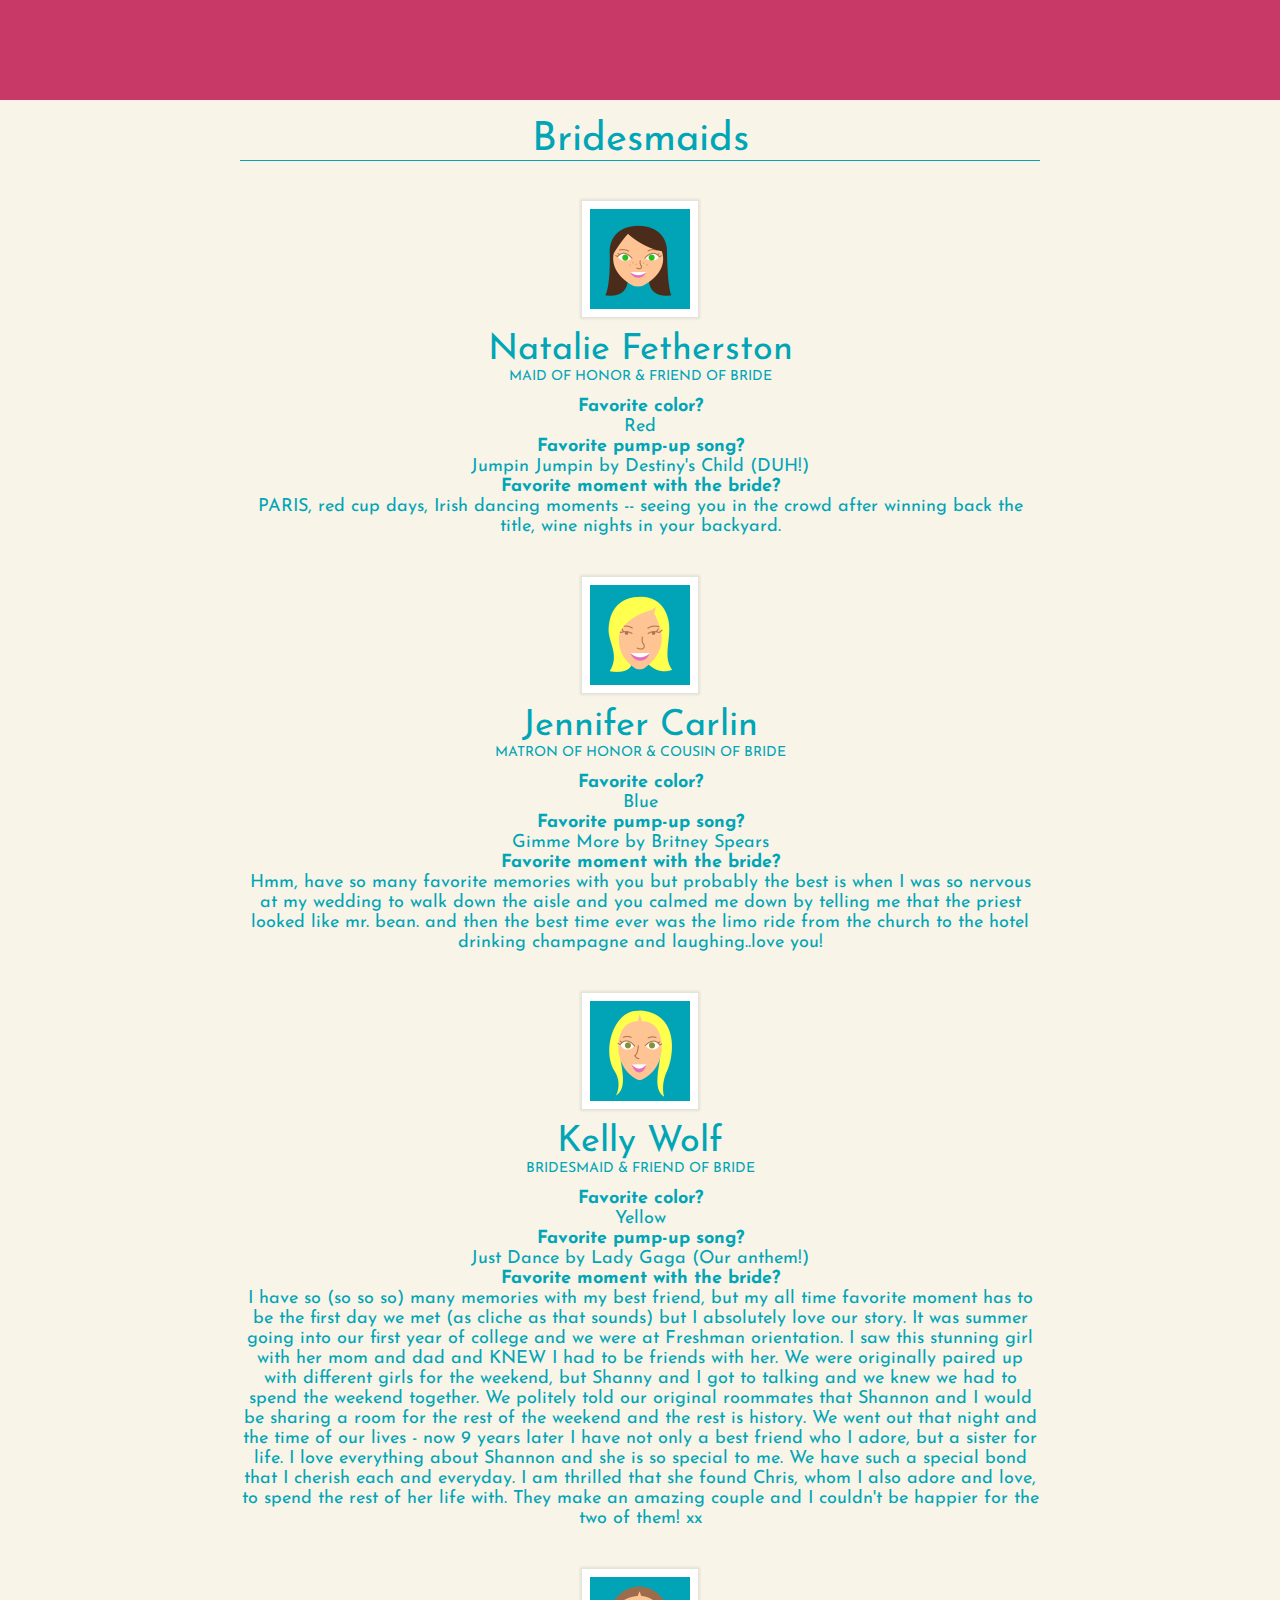
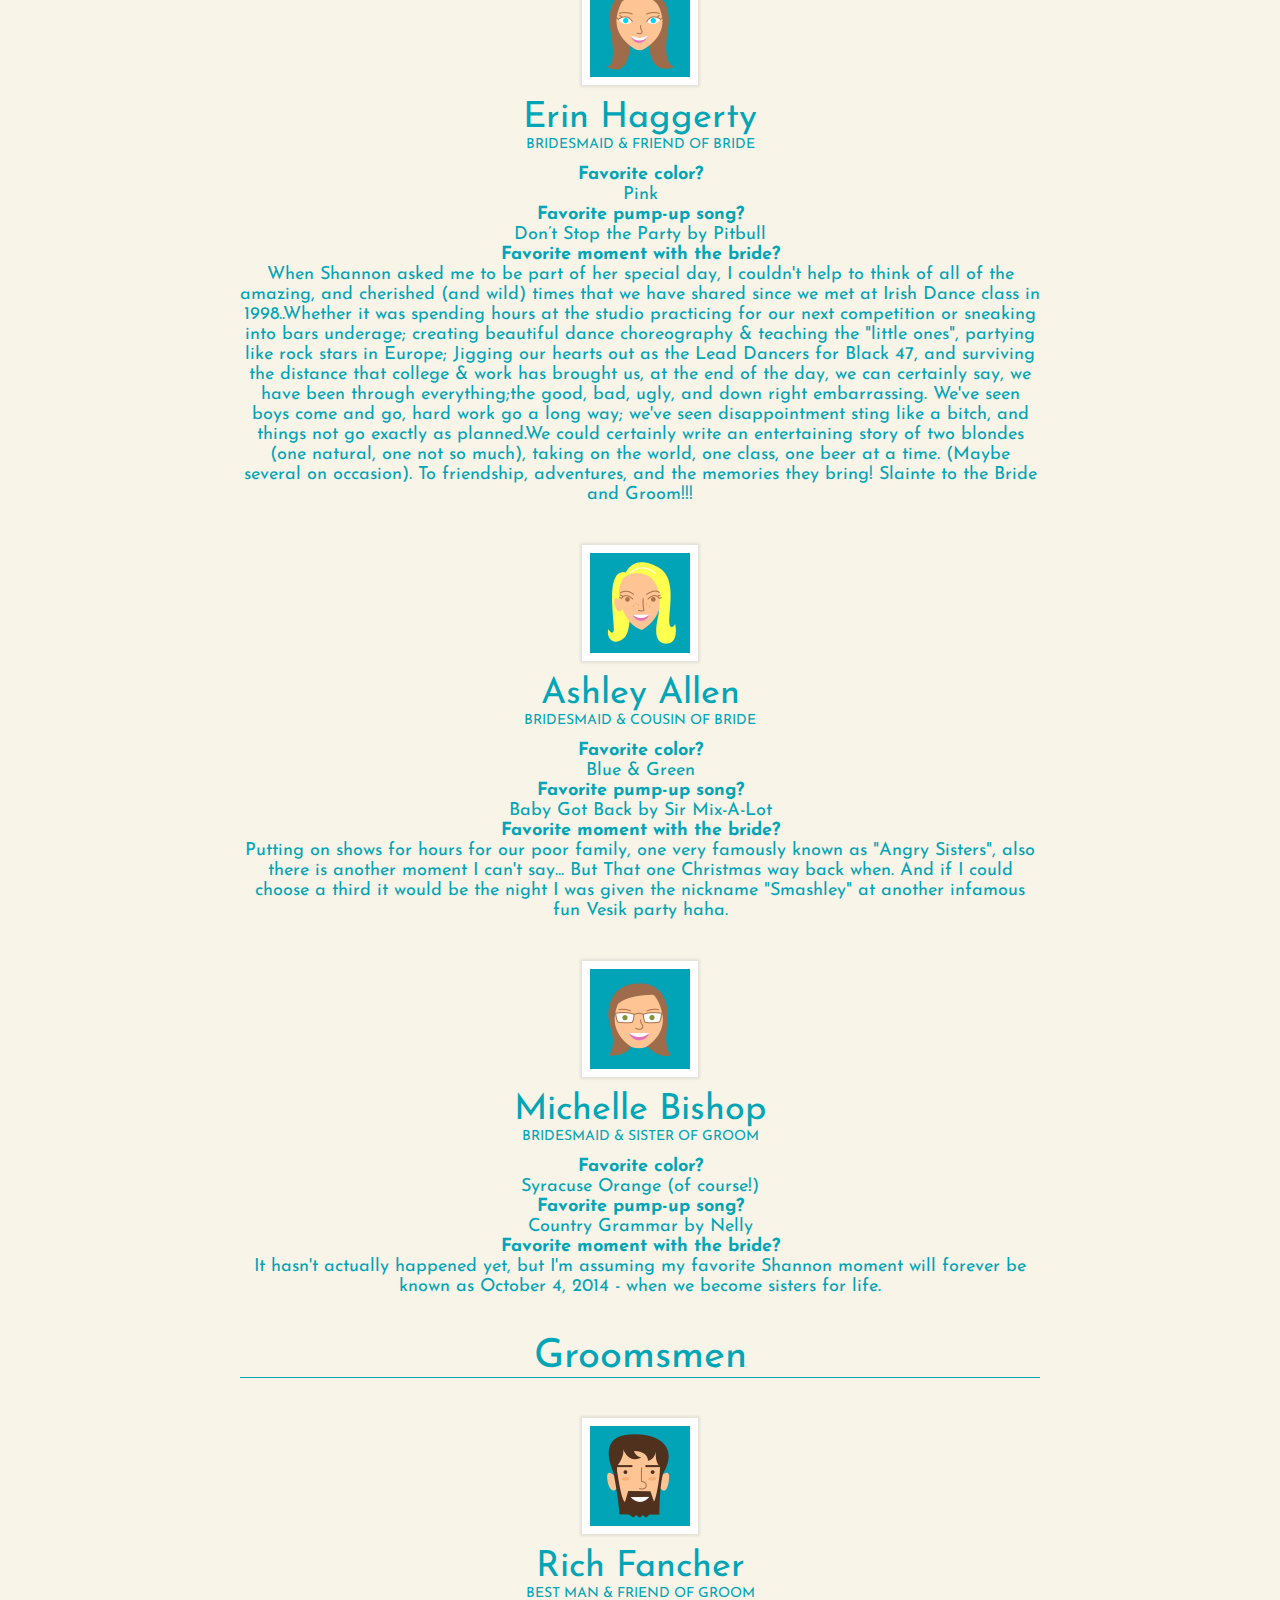
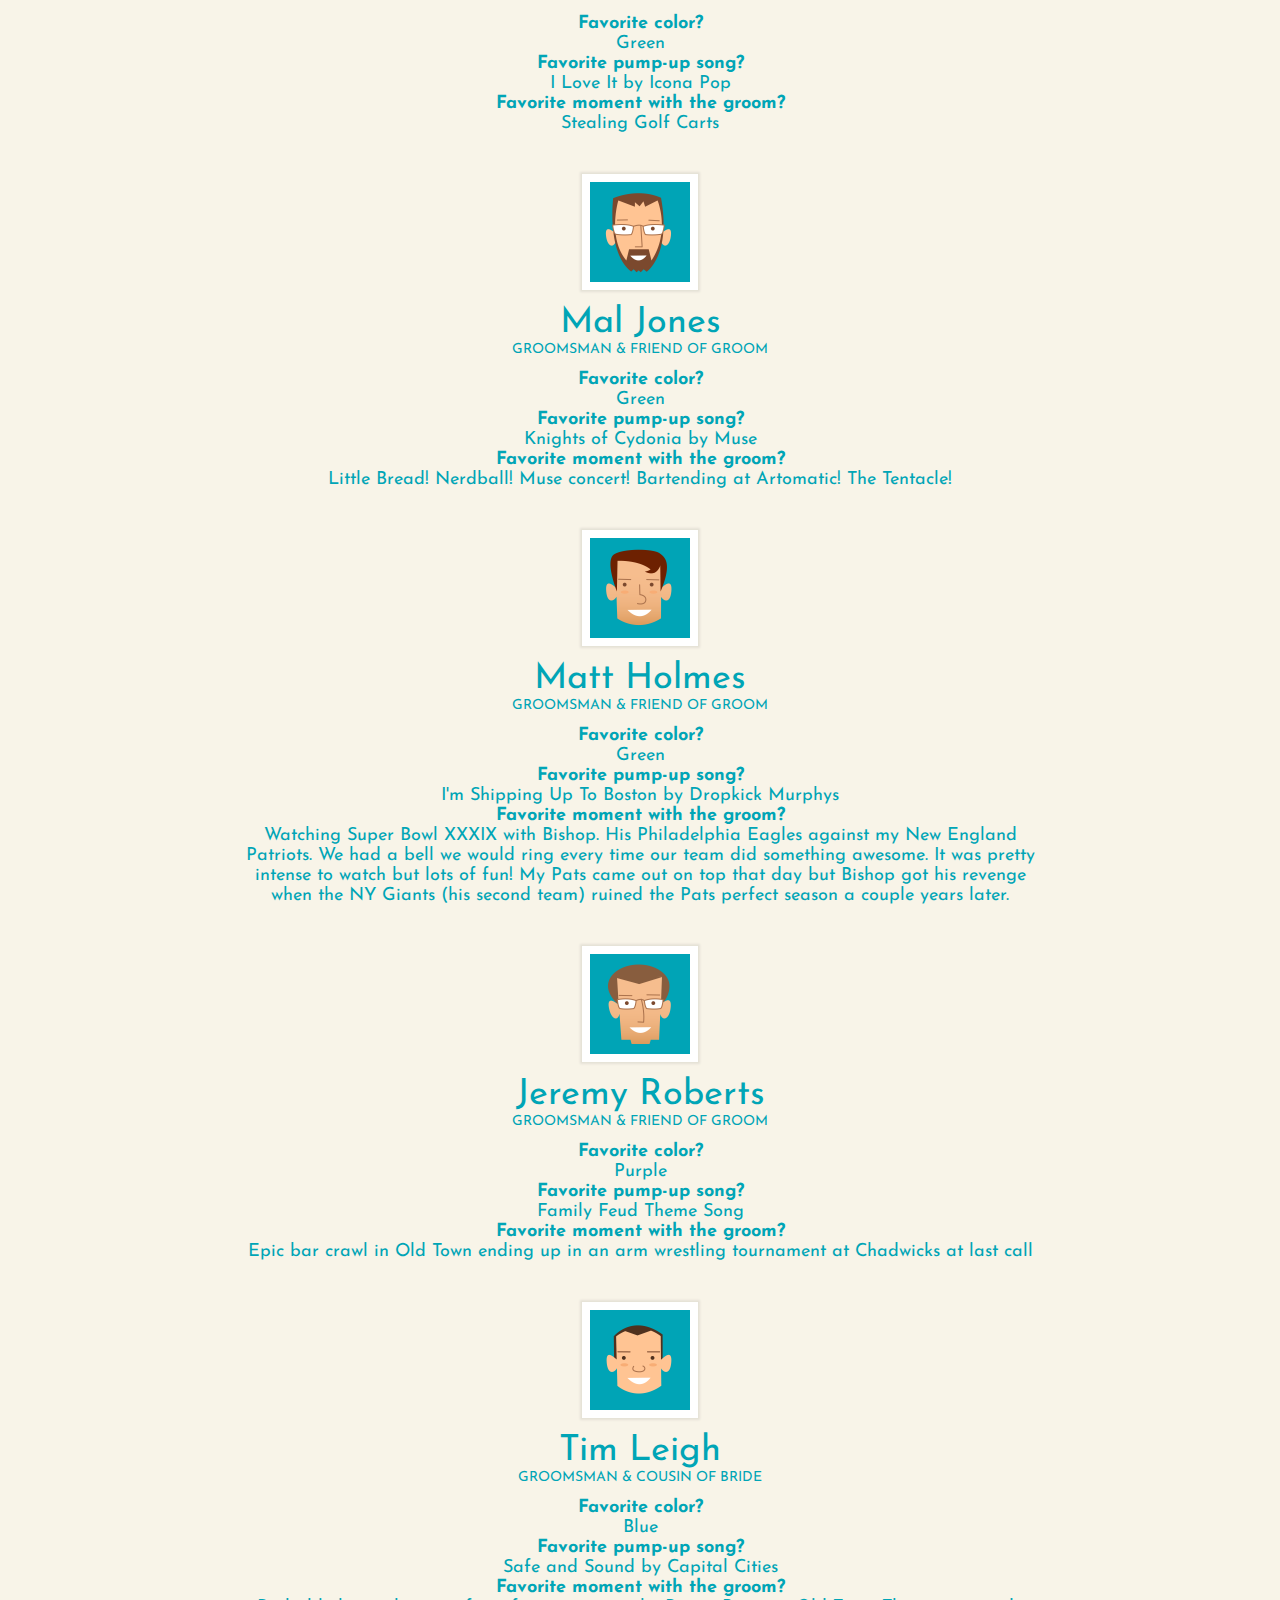
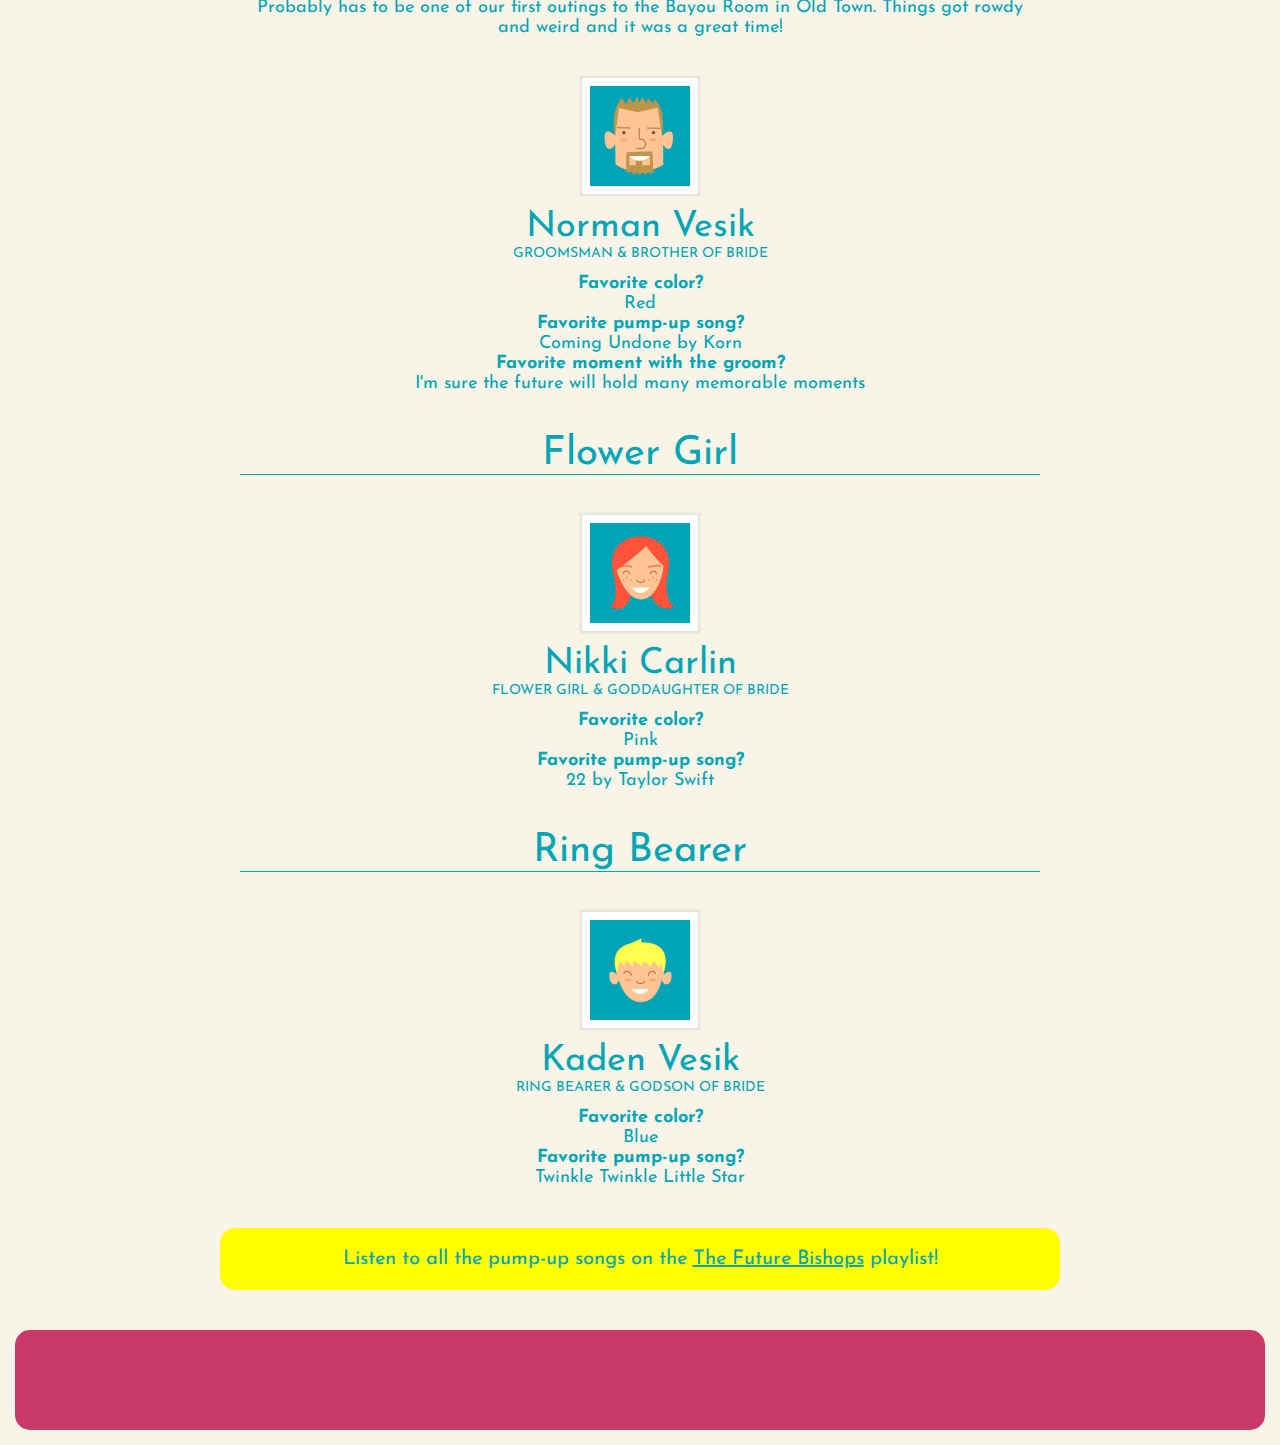
==== bridalparty/index.html @ 324f4593 "Add files via upload" ====
<!DOCTYPE html>
<html>
<head>
<meta http-equiv="Content-Type" content="text/html; charset=utf-8">
<meta name="description" content="" />
<meta name="keywords" content="" />
<meta name="author" content="Chris Bishop"
<meta name="robots" content="index, follow" />
	<!--[if IE]>
		<script src="http://html5shiv.googlecode.com/svn/trunk/html5.js"></script>
	<![endif]-->
	<meta name="viewport" content="width=device-width, initial-scale=1.0, maximum-scale=1.0, user-scalable=no" /> 
	<link rel="stylesheet" type="text/css" href="/media/css/reset.css"/>
	<link rel="stylesheet" type="text/css" href="/media/css/global.css"/>
	<link rel="stylesheet" type="text/css" href="/media/css/sub.css"/>
	<link href='http://fonts.googleapis.com/css?family=Josefin+Sans:400,700' rel='stylesheet' type='text/css'>
	<link rel="stylesheet" href="/media/fonts/ss-social-regular.css" />
	<title>Chris Bishop & Shannon Vesik | Registry</title>

  
</head>

<body>

<header>
	<!--#include virtual="/media/includes/header.html" -->
</header>

<h1>Bridesmaids</h1>

<section class="party">
	<img src="/media/images/bridalparty/bridesmaids_natalie.png">
	<div class="header">
		<h2>Natalie Fetherston</h2>
		<h3>Maid of Honor &amp; Friend of Bride</h3>
	</div>
	<p><b>Favorite color?</b></p>
	<p>Red</p>
	<p><b>Favorite pump-up song?</b></p>
	<p>Jumpin Jumpin by Destiny's Child (DUH!)</p>
	<p><b>Favorite moment with the bride?</b></p>
	<p>PARIS, red cup days, Irish dancing moments -- seeing you in the crowd after winning back the title, wine nights in your backyard.</p>
</section>

<section class="party">
	<img src="/media/images/bridalparty/bridesmaids_jennifer.png">
	<div class="header">
		<h2>Jennifer Carlin</h2>
		<h3>Matron of Honor &amp; Cousin of Bride</h3>
	</div>
	<p><b>Favorite color?</b></p>
	<p>Blue</p>
	<p><b>Favorite pump-up song?</b></p>
	<p>Gimme More by Britney Spears</p>
	<p><b>Favorite moment with the bride?</b></p>
	<p>Hmm, have so many favorite memories with you but probably the best is when I was so nervous at my wedding to walk down the aisle and you calmed me down by telling me that the priest looked like mr. bean. and then the best time ever was the limo ride from the church to the hotel drinking champagne and laughing..love you!</p>
</section>

<section class="party">
	<img src="/media/images/bridalparty/bridesmaids_kelly.png">
	<div class="header">
		<h2>Kelly Wolf</h2>
		<h3>Bridesmaid &amp; Friend of Bride</h3>
	</div>
	<p><b>Favorite color?</b></p>
	<p>Yellow</p>
	<p><b>Favorite pump-up song?</b></p>
	<p>Just Dance by Lady Gaga (Our anthem!)</p>
	<p><b>Favorite moment with the bride?</b></p>
	<p>I have so (so so so) many memories with my best friend, but my all time favorite moment has to be the first day we met (as cliche as that sounds) but I absolutely love our story. It was summer going into our first year of college and we were at Freshman orientation. I saw this stunning girl with her mom and dad and KNEW I had to be friends with her. We were originally paired up with different girls for the weekend, but Shanny and I got to talking and we knew we had to spend the weekend together. We politely told our original roommates that Shannon and I would be sharing a room for the rest of the weekend and the rest is history. We went out that night and the time of our lives - now 9 years later I have not only a best friend who I adore, but a sister for life. I love everything about Shannon and she is so special to me. We have such a special bond that I cherish each and everyday. I am thrilled that she found Chris, whom I also adore and love, to spend the rest of her life with. They make an amazing couple and I couldn't be happier for the two of them! xx</p>
</section>

<section class="party">
	<img src="/media/images/bridalparty/bridesmaids_erin.png">
	<div class="header">
		<h2>Erin Haggerty</h2>
		<h3>Bridesmaid &amp; Friend of Bride</h3>
	</div>
	<p><b>Favorite color?</b></p>
	<p>Pink</p>
	<p><b>Favorite pump-up song?</b></p>
	<p>Don’t Stop the Party by Pitbull</p>
	<p><b>Favorite moment with the bride?</b></p>
	<p>When Shannon asked me to be part of her special day, I couldn't help to think of all of the amazing, and cherished (and wild) times that we have shared since we met at Irish Dance class in 1998..Whether it was spending hours at the studio practicing for our next competition or sneaking into bars underage; creating beautiful dance choreography & teaching the "little ones", partying like rock stars in Europe; Jigging our hearts out as the Lead Dancers for Black 47, and surviving the distance that college & work has brought us, at the end of the day, we can certainly say, we have been through everything;the good, bad, ugly, and down right embarrassing. We've seen boys come and go, hard work go a long way; we've seen disappointment sting like a bitch, and things not go exactly as planned.We could certainly write an entertaining story of two blondes (one natural, one not so much), taking on the world, one class, one beer at a time. (Maybe several on occasion).
To friendship, adventures, and the memories they bring! Slainte to the Bride and Groom!!!</p>
</section>

<section class="party">
	<img src="/media/images/bridalparty/bridesmaids_ashley.png">
	<div class="header">
		<h2>Ashley Allen</h2>
		<h3>Bridesmaid &amp; Cousin of Bride</h3>
	</div>
	<p><b>Favorite color?</b></p>
	<p>Blue &amp; Green</p>
	<p><b>Favorite pump-up song?</b></p>
	<p>Baby Got Back by Sir Mix-A-Lot</p>
	<p><b>Favorite moment with the bride?</b></p>
	<p>Putting on shows for hours for our poor family, one very famously known as "Angry Sisters", also there is another moment I can't say... But That one Christmas way back when. And if I could choose a third it would be the night I was given the nickname "Smashley" at another infamous fun Vesik party haha.</p>
</section>

<section class="party">
	<img src="/media/images/bridalparty/bridesmaids_michelle.png">
	<div class="header">
		<h2>Michelle Bishop</h2>
		<h3>Bridesmaid &amp; Sister of Groom</h3>
	</div>
	<p><b>Favorite color?</b></p>
	<p>Syracuse Orange (of course!)</p>
	<p><b>Favorite pump-up song?</b></p>
	<p>Country Grammar by Nelly</p>
	<p><b>Favorite moment with the bride?</b></p>
	<p>It hasn't actually happened yet, but I'm assuming my favorite Shannon moment will forever be known as October 4, 2014 - when we become sisters for life.</p>
</section>	

<h1>Groomsmen</h1>

<section class="party">
	<img src="/media/images/bridalparty/groomsmen_rich.png">
	<div class="header">
		<h2>Rich Fancher</h2>
		<h3>Best Man &amp; Friend of Groom</h3>
	</div>
	<p><b>Favorite color?</b></p>
	<p>Green</p>
	<p><b>Favorite pump-up song?</b></p>
	<p>I Love It by Icona Pop</p>
	<p><b>Favorite moment with the groom?</b></p>
	<p>Stealing Golf Carts</p>
</section>

<section class="party">
	<img src="/media/images/bridalparty/groomsmen_mal.png">
	<div class="header">
		<h2>Mal Jones</h2>
		<h3>Groomsman &amp; Friend of Groom</h3>
	</div>
	<p><b>Favorite color?</b></p>
	<p>Green</p>
	<p><b>Favorite pump-up song?</b></p>
	<p>Knights of Cydonia by Muse</p>
	<p><b>Favorite moment with the groom?</b></p>
	<p>Little Bread! Nerdball! Muse concert! Bartending at Artomatic! The Tentacle!</p>
</section>

<section class="party">
	<img src="/media/images/bridalparty/groomsmen_matt.png">
	<div class="header">
		<h2>Matt Holmes</h2>
		<h3>Groomsman &amp; Friend of Groom</h3>
	</div>
	<p><b>Favorite color?</b></p>
	<p>Green</p>
	<p><b>Favorite pump-up song?</b></p>
	<p>I'm Shipping Up To Boston by Dropkick Murphys</p>
	<p><b>Favorite moment with the groom?</b></p>
	<p class="moment">Watching Super Bowl XXXIX with Bishop. His Philadelphia Eagles against my New England Patriots. We had a bell we would ring every time our team did something awesome. It was pretty intense to watch but lots of fun! My Pats came out on top that day but Bishop got his revenge when the NY Giants (his second team) ruined the Pats perfect season a couple years later.</p>
</section>

<section class="party">
	<img src="/media/images/bridalparty/groomsmen_jeremy.png">
	<div class="header">
		<h2>Jeremy Roberts</h2>
		<h3>Groomsman &amp; Friend of Groom</h3>
	</div>
	<p><b>Favorite color?</b></p>
	<p>Purple</p>
	<p><b>Favorite pump-up song?</b></p>
	<p>Family Feud Theme Song</p>
	<p><b>Favorite moment with the groom?</b></p>
	<p>Epic bar crawl in Old Town ending up in an arm wrestling tournament at Chadwicks at last call</p>
</section>

<section class="party">
	<img src="/media/images/bridalparty/groomsmen_tim.png">
	<div class="header">
		<h2>Tim Leigh</h2>
		<h3>Groomsman &amp; Cousin of Bride</h3>
	</div>
	<p><b>Favorite color?</b></p>
	<p>Blue</p>
	<p><b>Favorite pump-up song?</b></p>
	<p>Safe and Sound by Capital Cities</p>
	<p><b>Favorite moment with the groom?</b></p>
	<p>Probably has to be one of our first outings to the Bayou Room in Old Town. Things got rowdy and weird and it was a great time!</p>
</section>

<section class="party">
	<img src="/media/images/bridalparty/groomsmen_norman.png">
	<div class="header">
		<h2>Norman Vesik</h2>
		<h3>Groomsman &amp; Brother of Bride</h3>
	</div>
	<p><b>Favorite color?</b></p>
	<p>Red</p>
	<p><b>Favorite pump-up song?</b></p>
	<p>Coming Undone by Korn</p>
	<p><b>Favorite moment with the groom?</b></p>
	<p>I'm sure the future will hold many memorable moments</p>
</section>

<h1>Flower Girl</h1>

<section class="party">
	<img src="/media/images/bridalparty/flowergirl.png">
	<div class="header">
		<h2>Nikki Carlin</h2>
		<h3>Flower Girl &amp; Goddaughter of Bride</h3>
	</div>
	<p><b>Favorite color?</b></p>
	<p>Pink</p>
	<p><b>Favorite pump-up song?</b></p>
	<p>22 by Taylor Swift</p>
</section>

<h1>Ring Bearer</h1>

<section class="party">
	<img src="/media/images/bridalparty/ringbearer.png">
	<div class="header">
		<h2>Kaden Vesik</h2>
		<h3>Ring Bearer &amp; Godson of Bride</h3>
	</div>
	<p><b>Favorite color?</b></p>
	<p>Blue</p>
	<p><b>Favorite pump-up song?</b></p>
	<p>Twinkle Twinkle Little Star</p>
</section>


<h5>Listen to all the pump-up songs on the <a href="http://instantfm.com/p/9g2">The Future Bishops</a> playlist!</h5>	

<footer>
	<!--#include virtual="/media/includes/footer.html" -->
</footer>

</body>

</html>
---- media/css/global.css ----
body
{
font-family: 'Josefin Sans', sans-serif;
}

p
{
font-size: 18px;
line-height: 20px;
}


a
{
color: inherit;
}

@media only screen and (max-width: 395px) {

	.expanded
	{
	display: none;
	}

}

/* --- HEADER --- */


header
{
text-align: center;
padding: 50px;
color: #F8F4E8;
margin: 0 0 20px 0;
}


header h2
{
font-size: 40px;
font-weight: 600;
padding: 0 0 20px 0;
}

@media only screen and (max-width: 600px) {

	header h2
	{
	font-size: 25px;
	}

}



/* --- FOOTER --- */

footer
{
padding: 50px;
text-align: center;
border-radius: 15px;
margin: 15px;
}

@media only screen and (max-width: 405px) {

	footer
	{
	padding: 25px;
	}

}

footer a
{
text-decoration: none;
}

footer h4
{
font-size: 30px;
}

@media only screen and (max-width: 405px) {

	footer h4
	{
	font-size: 25px;
	}

}
---- media/css/sub.css ----
body
{
background: #F8F4E8;
color: #00A5B6;
}

section
{
width: 80%;
max-width: 800px;
margin: 0 auto 40px auto;
}

h1
{
font-size: 40px;
text-align: center;
border-bottom: 1px solid #00A5B6;
width: 80%;
max-width: 800px;
margin: 0 auto 40px auto;
}

@media only screen and (max-width: 410px) {

	h1
	{
	font-size: 34px
	}

}

h2
{
font-size: 30px;
line-height: 32px;
}

h3
{
font-size: 20px;
line-height: 22px;
}

h5
{
font-size: 20px;
line-height: 22px;
text-align: center;
background: yellow;
padding: 20px;
border-radius: 15px;
width: 80%;
max-width: 800px;
margin: 0 auto 40px auto;
}

h6
{
font-size: 18px;
line-height: 20px;
text-align: center;
background: yellow;
padding: 20px;
border-radius: 15px;
width: 80%;
margin: 20px auto;
}

b
{
font-weight: bold;
}

section div.header
{
margin: 0 0 12px 0;
}

/* --- HEADER --- */

header
{
background: #C93968;
}

header img
{
width: 140px;
padding: 0 0 20px 0;
}


header h1, header p
{
display: none;
}

header ul li
{
display: inline;
font-size: 18px;
padding: 5px 10px;
white-space: nowrap;
line-height: 34px;
background: #c13764;
}

header ul li a
{
text-decoration: none;
}

/* --- FOOTER --- */

footer
{
background: #C93968;
color: #F8F4E8;
}



/* --- SPECIAL STUFF --- */


section.bio img
{
float: left;
width: 98%;
padding: 1%;
max-width: 140px;
max-height: 140px;
margin: 0 15px 10px 0;
background: white;
box-shadow: 0 0 2px 2px #e5e1d6;
}

@media only screen and (max-width: 465px) {

	section.bio img
	{
	float: none;
	width: 94%;
	padding: 3%;
	max-width: none;
	max-height: none;
	margin: 0 0 10px 0;
	}

}

section.location img
{
float: left;
width: 98%;
padding: 1%;
max-width: 200px;
margin: 0 15px 10px 0;
background: white;
box-shadow: 0 0 2px 2px #e5e1d6;
}

@media only screen and (max-width: 540px) {

	section.location img
	{
	float: none;
	width: 94%;
	padding: 3%;
	max-width: none;
	margin: 0 0 10px 0;
	}
	
	section.location p span.expanded
	{
	display: none;
	}

}

section.party
{
text-align: center;
}

section.party img
{
width: 98%;
padding: 1%;
max-width: 100px;
max-height: 100px;
margin: 0 0 10px 0;
background: white;
box-shadow: 0 0 2px 2px #e5e1d6;
}

@media only screen and (max-width: 540px) {
	
	section.party img
	{
	width: 94%;
	padding: 3%;
	}
}

section.party h2
{
font-size: 36px;
line-height: 38px;
}

section.party h3
{
font-size: 14px;
line-height: 16px;
text-transform: uppercase;
}

section.gallery
{
max-width: 420px;
}

section.gallery img
{
width: 94%;
padding: 3%;
margin: 0 0 5px 0;
background: white;
box-shadow: 0 0 2px 2px #e5e1d6;
}

section.photos
{
text-align: center;
}

section.photos ul li
{
display: inline-block;
margin: 0 10px 10px 0;
width: 45%;
}

section.photos img
{
width: 94%;
padding: 3%;
margin: 0 0 5px 0;
background: white;
box-shadow: 0 0 2px 2px #e5e1d6;
}

@media only screen and (max-width: 465px) {

	section.photos ul li
	{
	display: inline-block;
	margin: 0 0 10px 0;
	width: 100%;
	}

}

section.thingstodo p
{
font-size: 18px;
padding: 0 0 25px 0;
}

section.thingstodo h4
{
font-size: 22px;
line-height: 24px;
}

section.thingstodo h4 a
{
font-size: 16px;
}

section.thingstodo h4 a.address
{
font-size: 18px;
}

section.registry
{
text-align: center;
}

section.registry img
{
width: 200px;
margin: 5px;
background: white;
box-shadow: 0 0 2px 2px #e5e1d6;
padding: 1%;
}

section.registry p
{
margin: 25px 0 0 0;
}
---- media/fonts/ss-social-regular.css ----
@charset "UTF-8";

/*
* Symbolset
* www.symbolset.com
* Copyright © 2013 Oak Studios LLC
*
* Upload this file to your web server
* and place this within your <head> tags.
* <link href="webfonts/ss-social-regular.css" rel="stylesheet" />
*/

@font-face {
  font-family: "SSSocialRegular";
  src: url('ss-social-regular.eot');
  src: url('ss-social-regular.eot?#iefix') format('embedded-opentype'),
       url('ss-social-regular.woff') format('woff'),
       url('ss-social-regular.ttf')  format('truetype'),
       url('ss-social-regular.svg#SSSocialRegular') format('svg');
  font-weight: normal;
  font-style: normal;
}

/* This triggers a redraw in IE to Fix IE8's :before content rendering. */
html:hover [class^="ss-"]{-ms-zoom: 1;}

.ss-icon, .ss-icon.ss-social-regular,
[class^="ss-"]:before, [class*=" ss-"]:before,
[class^="ss-"].ss-social-regular:before, [class*=" ss-"].ss-social-regular:before,
[class^="ss-"].right:after, [class*=" ss-"].right:after,
[class^="ss-"].ss-social-regular.right:after, [class*=" ss-"].ss-social-regular.right:after {
  font-family: "SSSocialRegular";
  font-style: normal;
  font-weight: normal;
  text-decoration: none;
  text-rendering: optimizeLegibility;
  white-space: nowrap;
  /*-webkit-font-feature-settings: "liga"; Currently broken in Chrome >= v22. Falls back to text-rendering. Safari is unaffected. */
  -moz-font-feature-settings: "liga=1";
  -moz-font-feature-settings: "liga";
  -ms-font-feature-settings: "liga" 1;
  -o-font-feature-settings: "liga";
  font-feature-settings: "liga";
  -webkit-font-smoothing: antialiased;
}

[class^="ss-"].right:before,
[class*=" ss-"].right:before{display:none;content:'';}

.ss-facebook:before,.ss-facebook.right:after{content:''}.ss-twitter:before,.ss-twitter.right:after{content:''}.ss-linkedin:before,.ss-linkedin.right:after{content:''}.ss-googleplus:before,.ss-googleplus.right:after{content:''}.ss-appdotnet:before,.ss-appdotnet.right:after{content:''}.ss-zerply:before,.ss-zerply.right:after{content:''}.ss-reddit:before,.ss-reddit.right:after{content:''}.ss-steam:before,.ss-steam.right:after{content:''}.ss-tumblr:before,.ss-tumblr.right:after{content:''}.ss-wordpress:before,.ss-wordpress.right:after{content:''}.ss-blogger:before,.ss-blogger.right:after{content:''}.ss-posterous:before,.ss-posterous.right:after{content:''}.ss-quora:before,.ss-quora.right:after{content:''}.ss-youtube:before,.ss-youtube.right:after{content:''}.ss-vimeo:before,.ss-vimeo.right:after{content:''}.ss-vine:before,.ss-vine.right:after{content:''}.ss-letterboxd:before,.ss-letterboxd.right:after{content:''}.ss-flickr:before,.ss-flickr.right:after{content:''}.ss-instagram:before,.ss-instagram.right:after{content:''}.ss-500px:before,.ss-500px.right:after{content:''}.ss-etsy:before,.ss-etsy.right:after{content:''}.ss-pinterest:before,.ss-pinterest.right:after{content:''}.ss-svpply:before,.ss-svpply.right:after{content:''}.ss-readmill:before,.ss-readmill.right:after{content:''}.ss-dropbox:before,.ss-dropbox.right:after{content:''}.ss-pinboard:before,.ss-pinboard.right:after{content:''}.ss-delicious:before,.ss-delicious.right:after{content:''}.ss-dribbble:before,.ss-dribbble.right:after{content:''}.ss-behance:before,.ss-behance.right:after{content:''}.ss-github:before,.ss-github.right:after{content:''}.ss-octocat:before,.ss-octocat.right:after{content:''}.ss-stackoverflow:before,.ss-stackoverflow.right:after{content:''}.ss-paypal:before,.ss-paypal.right:after{content:''}.ss-kickstarter:before,.ss-kickstarter.right:after{content:''}.ss-foursquare:before,.ss-foursquare.right:after{content:''}.ss-yelp:before,.ss-yelp.right:after{content:''}.ss-skype:before,.ss-skype.right:after{content:''}.ss-rdio:before,.ss-rdio.right:after{content:''}.ss-spotify:before,.ss-spotify.right:after{content:''}.ss-lastfm:before,.ss-lastfm.right:after{content:''}.ss-soundcloud:before,.ss-soundcloud.right:after{content:''}.ss-link:before,.ss-link.right:after{content:'🔗'}.ss-phone:before,.ss-phone.right:after{content:'📞'}.ss-mail:before,.ss-mail.right:after{content:'✉'}.ss-like:before,.ss-like.right:after{content:'👍'}.ss-rss:before,.ss-rss.right:after{content:''}.ss-share:before,.ss-share.right:after{content:''}.ss-apple:before,.ss-apple.right:after{content:''}.ss-microsoft:before,.ss-microsoft.right:after{content:''}.ss-windows:before,.ss-windows.right:after{content:''}.ss-android:before,.ss-android.right:after{content:''}.ss-blackberry:before,.ss-blackberry.right:after{content:''}

/* Legacy */
.ss-fivehundredpx:before,.ss-fivehundredpx.right:after{content:''}
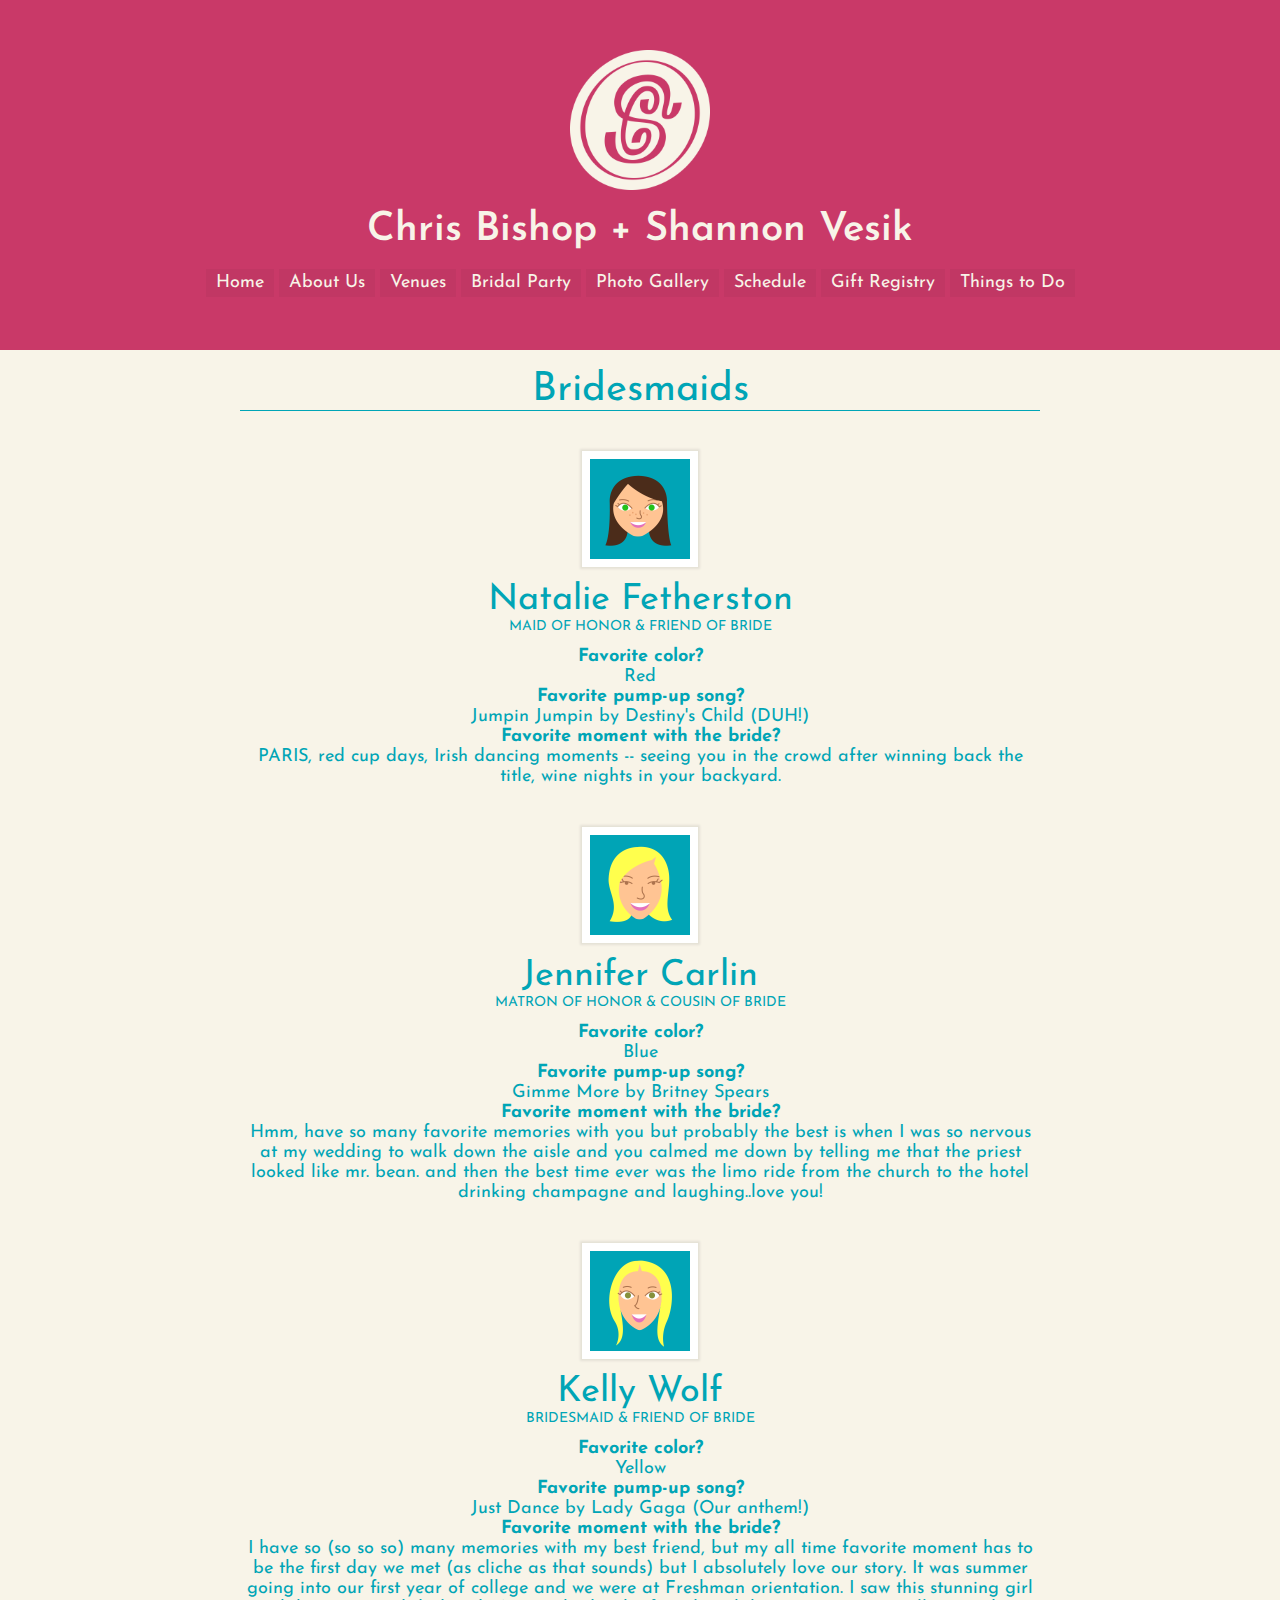
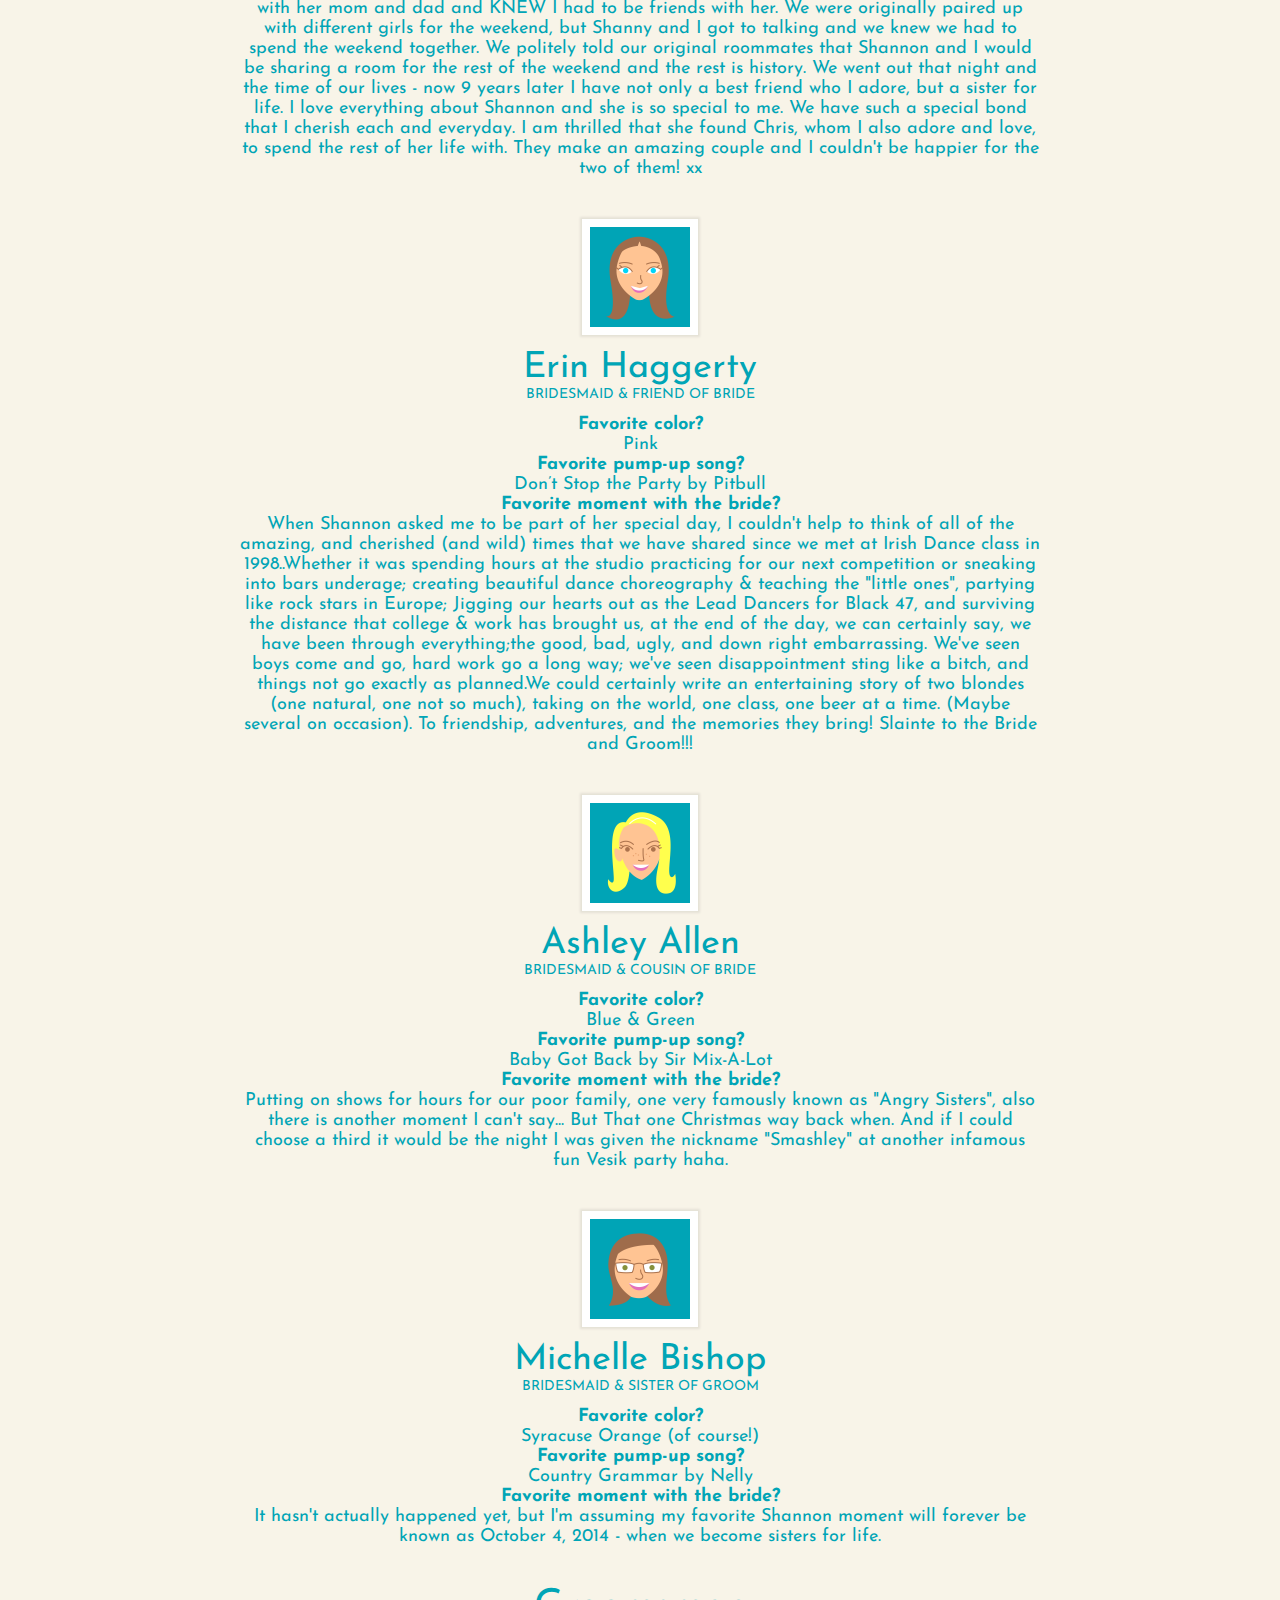
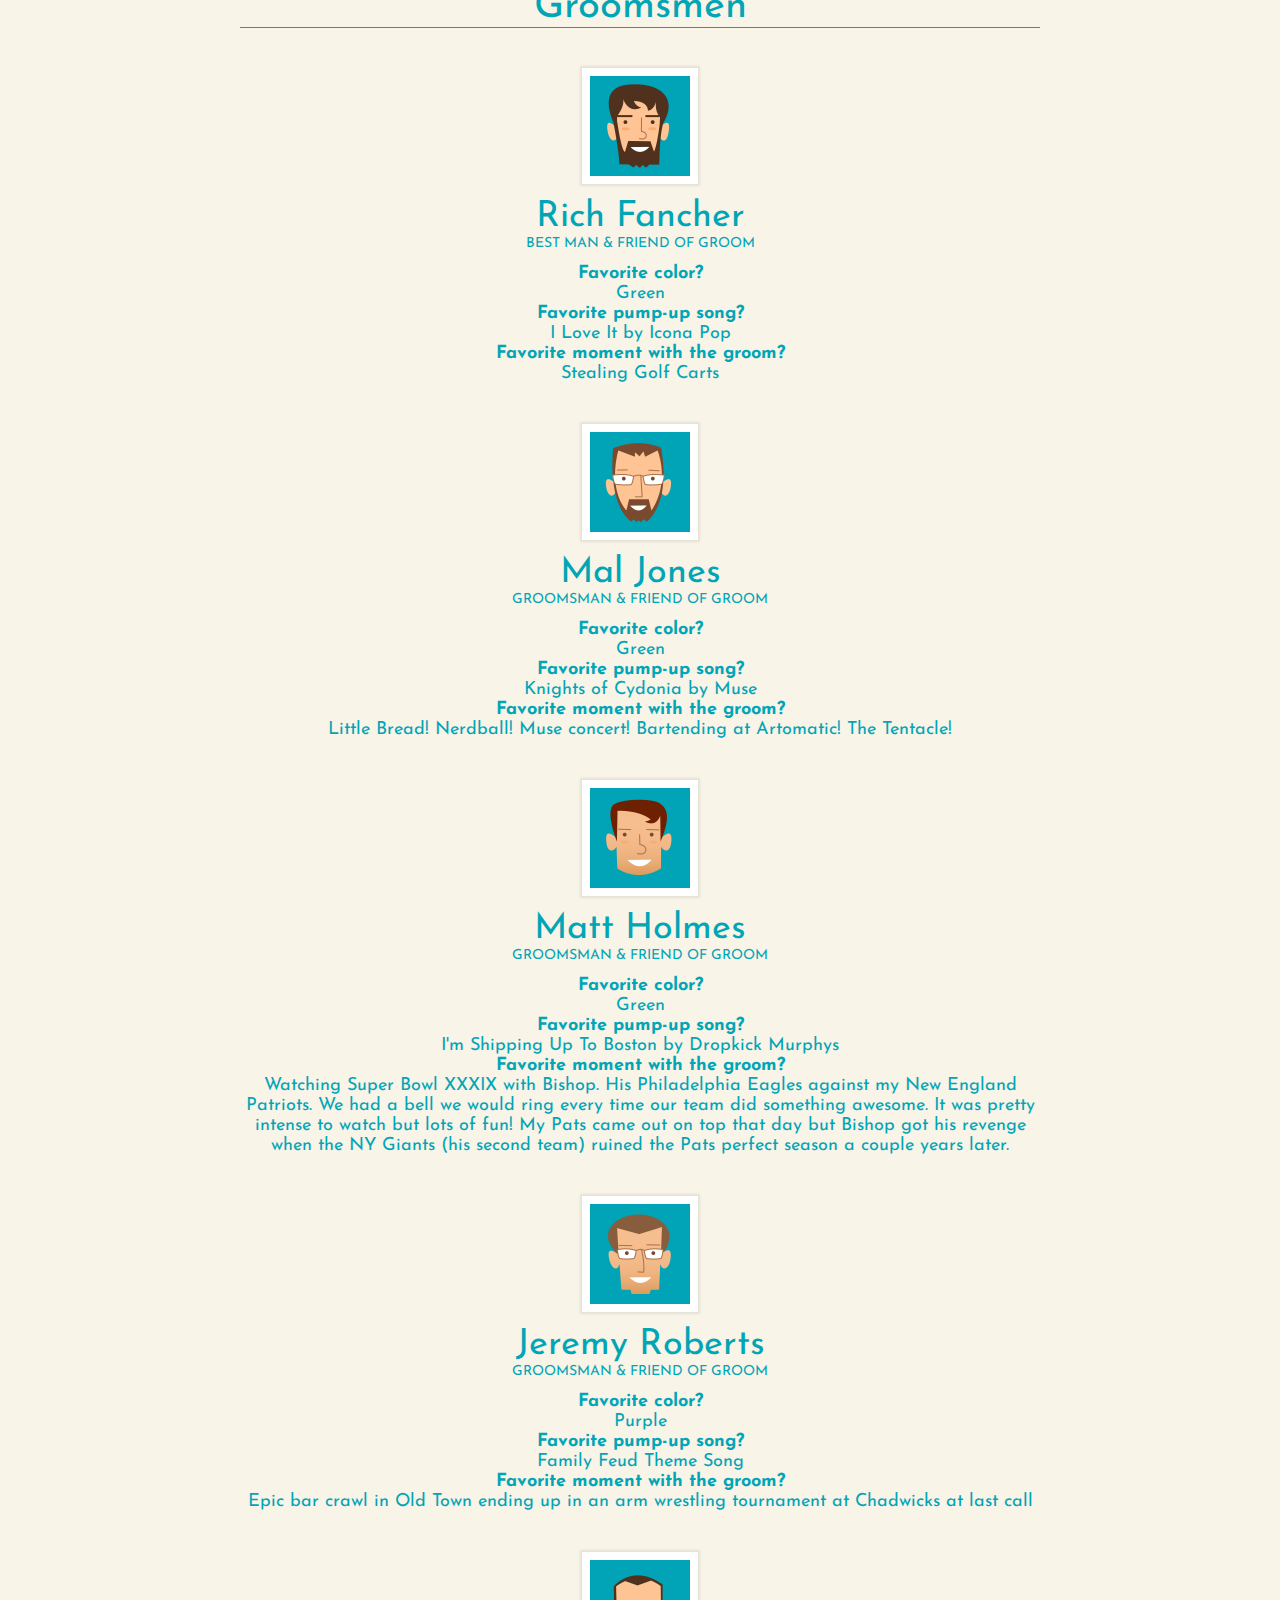
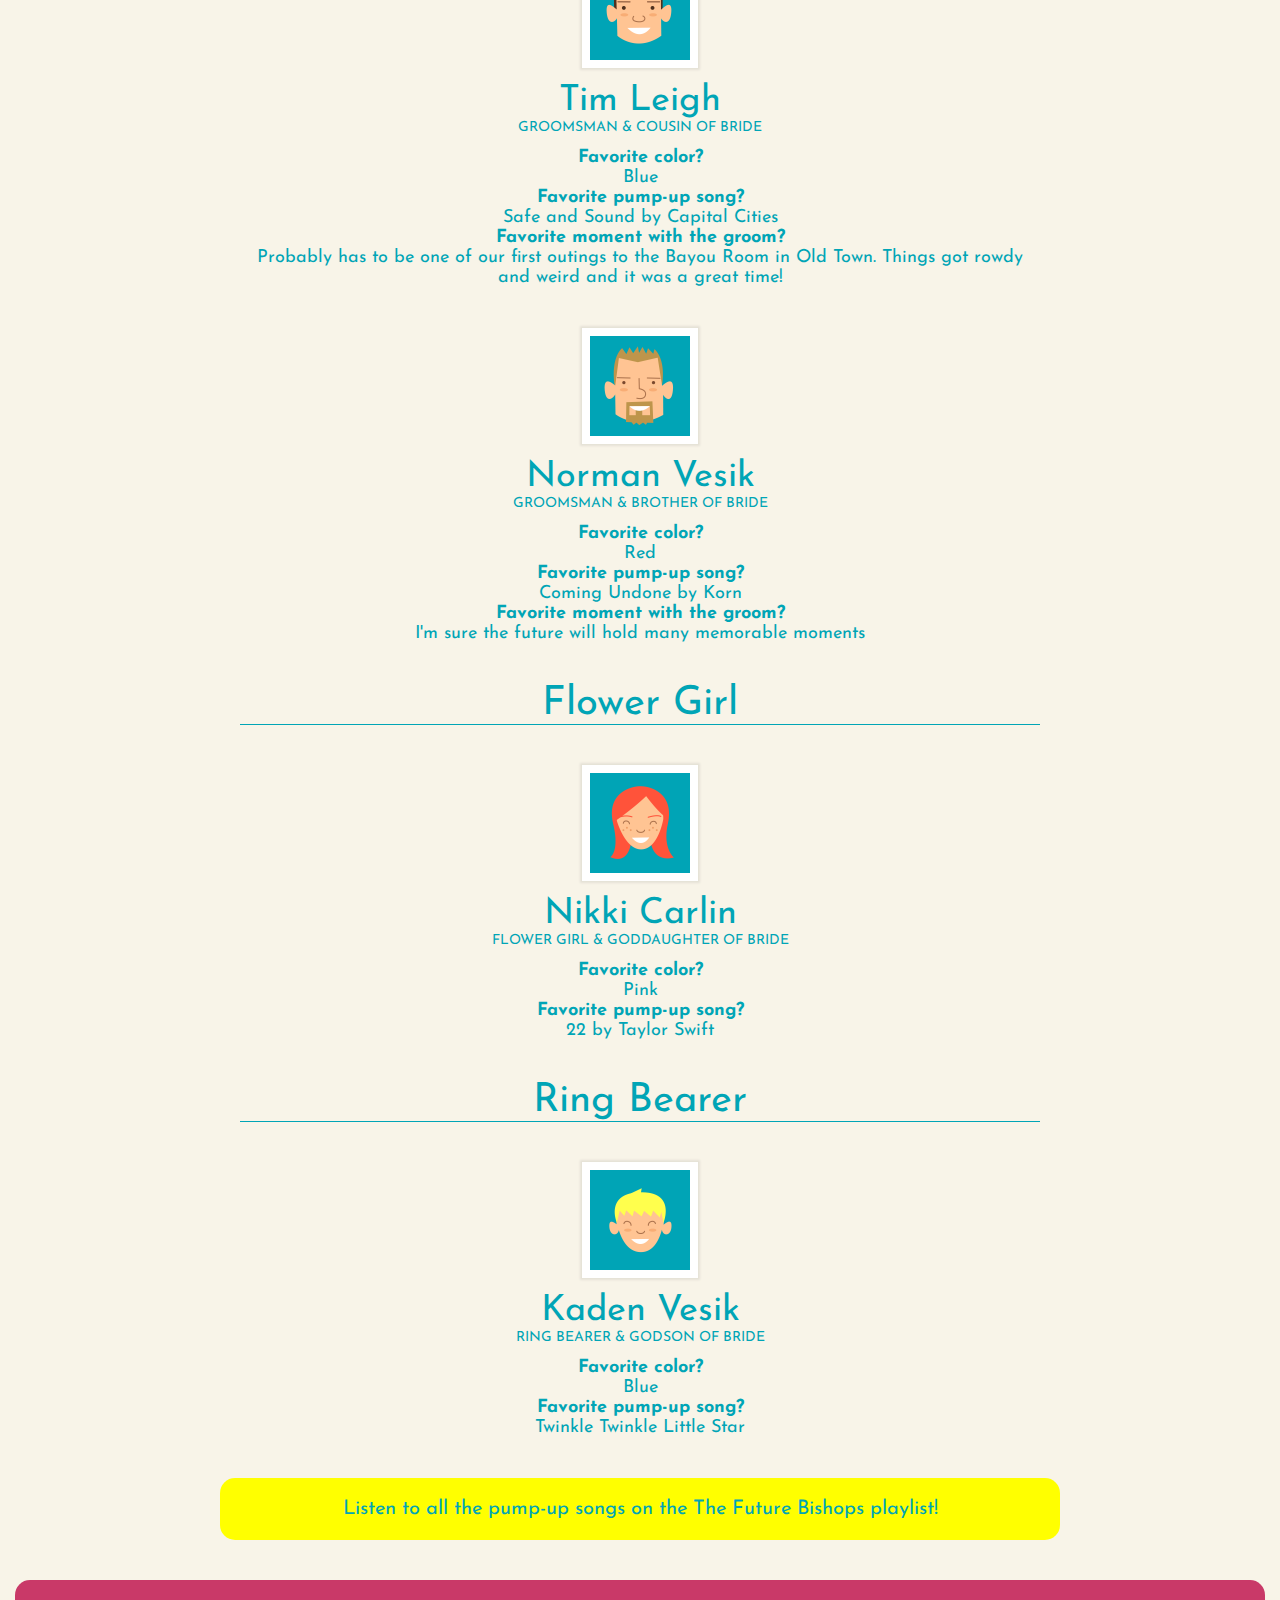
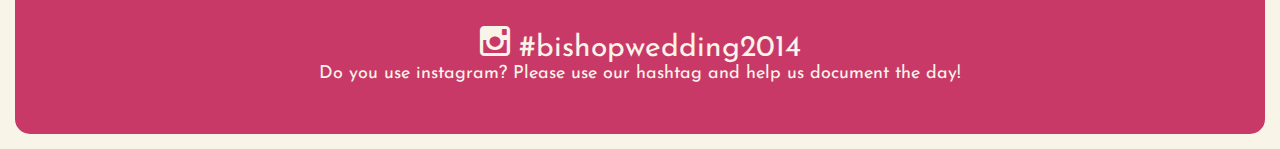
==== commit 949c9bd8: "Add files via upload" ====
--- a/bridalparty/index.html
+++ b/bridalparty/index.html
@@ -4,7 +4,7 @@
 <meta http-equiv="Content-Type" content="text/html; charset=utf-8">
 <meta name="description" content="" />
 <meta name="keywords" content="" />
-<meta name="author" content="Chris Bishop"
+<meta name="author" content="Chris Bishop" />
 <meta name="robots" content="index, follow" />
 	<!--[if IE]>
 		<script src="http://html5shiv.googlecode.com/svn/trunk/html5.js"></script>
@@ -23,8 +23,21 @@
 <body>
 
 <header>
-	<!--#include virtual="/media/includes/header.html" -->
-</header>
+	<a href="/"><img src="/media/images/global/logo.png"></a>
+	<h1>10/4/14</h1>
+	<h2>Chris&nbsp;Bishop + Shannon&nbsp;Vesik</h2>
+	<p>We are so excited to celebrate our big day with our family &amp; friends, and welcome everyone to Virginia!<span class="expanded"> Our wedding weekend at the Westfields Marriott will include hugs and hellos, celebrations at the pub, cheers &amp; toasts, dancing &amp; maybe some jigging, a lot of laughs, some happy tears and of course, a big kiss to seal the deal.</span><p>
+<ul>
+	<li class="subnav"><a href="/">Home</a></li>
+	<li><a href="/us">About Us</a></li>
+	<li><a href="/venues">Venues</a></li>
+	<li><a href="/bridalparty">Bridal Party</a></li>
+	<li><a href="/photogallery">Photo Gallery</a></li>
+	<li><a href="/schedule">Schedule</a></li>
+	<li><a href="/registry">Gift Registry</a></li>
+	<li><a href="/thingstodo">Things to Do</a></li>
+
+</ul></header>
 
 <h1>Bridesmaids</h1>
 
@@ -228,11 +241,11 @@
 </section>
 
 
-<h5>Listen to all the pump-up songs on the <a href="http://instantfm.com/p/9g2">The Future Bishops</a> playlist!</h5>	
+<h5>Listen to all the pump-up songs on the The Future Bishops playlist!</h5>	
 
 <footer>
-	<!--#include virtual="/media/includes/footer.html" -->
-</footer>
+<h4><i class="ss-icon">&#xF641;</i> <a href="https://www.instagram.com/explore/tags/bishopwedding2014/">#bishopwedding2014</a></h4>
+<p>Do you use instagram? Please use our hashtag and help us document the day!</p></footer>
 
 </body>
 
